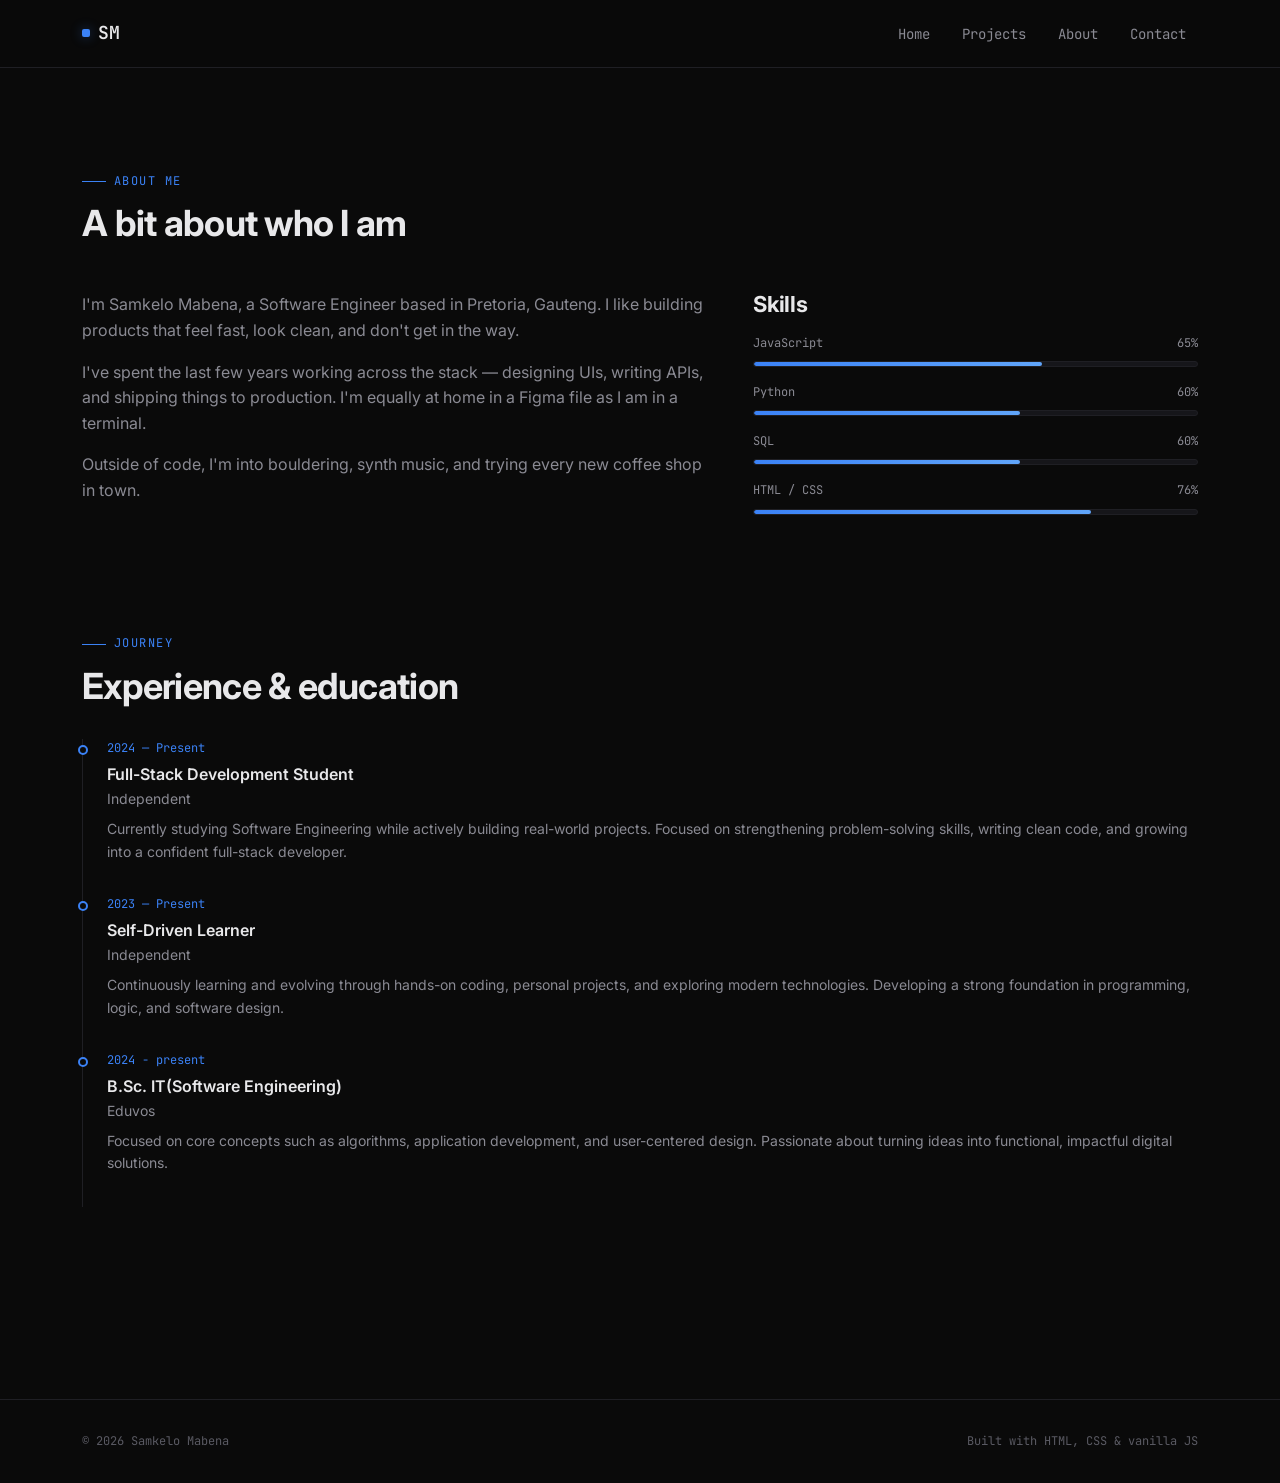
==== about.html @ dc3273b8 "Initail commit" ====
<!DOCTYPE html>
<html lang="en">
<head>
  <meta charset="UTF-8" />
  <meta name="viewport" content="width=device-width, initial-scale=1" />
  <title>About — Samkelo Mabena</title>
  <meta name="description" content="About Samkelo Mabena — background, skills, and experience." />
  <link rel="stylesheet" href="/css/styles.css" />
</head>
<body>
  <a href="#main" class="skip-link">Skip to content</a>

  <header class="site-header">
    <div class="container nav">
      <a class="brand" href="/"><span class="brand-dot"></span>SM</a>
      <button class="nav-toggle" aria-label="Toggle navigation" aria-expanded="false" aria-controls="primary-nav">
        <span></span><span></span><span></span>
      </button>
      <ul class="nav-links" id="primary-nav">
        <li><a href="/">Home</a></li>
        <li><a href="/projects">Projects</a></li>
        <li><a href="/about">About</a></li>
        <li><a href="/contact">Contact</a></li>
      </ul>
    </div>
  </header>
  <div class="nav-backdrop" aria-hidden="true"></div>

  <main id="main">
    <section class="section">
      <div class="container">
        <div class="section-head reveal">
          <span class="eyebrow">About me</span>
          <h2>A bit about who I am</h2>
        </div>

        <div class="about-grid">
          <div class="bio reveal">
            <p>I'm Samkelo Mabena, a Software Engineer based in Pretoria, Gauteng. I like building products that feel fast, look clean, and don't get in the way.</p>
            <p>I've spent the last few years working across the stack — designing UIs, writing APIs, and shipping things to production. I'm equally at home in a Figma file as I am in a terminal.</p>
            <p>Outside of code, I'm into bouldering, synth music, and trying every new coffee shop in town.</p>
          </div>

          <aside class="reveal">
            <h3 style="margin-bottom: var(--space-4);">Skills</h3>
            <div class="skill"><div class="skill-head"><span>JavaScript </span><span>65%</span></div><div class="skill-bar"><div class="skill-fill" data-level="65"></div></div></div>
            <div class="skill"><div class="skill-head"><span>Python</span><span>60%</span></div><div class="skill-bar"><div class="skill-fill" data-level="60"></div></div></div>
            <div class="skill"><div class="skill-head"><span>SQL </span><span>60%</span></div><div class="skill-bar"><div class="skill-fill" data-level="60"></div></div></div>
            <div class="skill"><div class="skill-head"><span>HTML / CSS</span><span>76%</span></div><div class="skill-bar"><div class="skill-fill" data-level="76"></div></div></div>
            
          </aside>
        </div>

        <div style="margin-top: var(--space-9);" class="reveal">
          <span class="eyebrow">Journey</span>
          <h2 style="margin: var(--space-3) 0 var(--space-6);">Experience &amp; education</h2>
          <div class="timeline">
            <div class="timeline-item reveal">
              <div class="timeline-date">2024 — Present</div>
              <div class="timeline-title">Full-Stack Development Student</div>
              <div class="timeline-sub">Independent</div>
              <p style="color:var(--color-text-muted); margin-top: var(--space-2); font-size:var(--fs-sm);">Currently studying Software Engineering while actively building real-world projects. Focused on strengthening problem-solving skills, writing clean code, and growing into a confident full-stack developer.

</p>
            </div>
            <div class="timeline-item reveal">
              <div class="timeline-date">2023 — Present</div>
              <div class="timeline-title">Self-Driven Learner</div>
              <div class="timeline-sub">Independent</div>
              <p style="color:var(--color-text-muted); margin-top: var(--space-2); font-size:var(--fs-sm);">Continuously learning and evolving through hands-on coding, personal projects, and exploring modern technologies. Developing a strong foundation in programming, logic, and software design.</p>
            </div>
            <div class="timeline-item reveal">
              <div class="timeline-date">2024 - present</div>
              <div class="timeline-title">B.Sc. IT(Software Engineering)</div>
              <div class="timeline-sub">Eduvos</div>
              <p style="color:var(--color-text-muted); margin-top: var(--space-2); font-size:var(--fs-sm);">Focused on core concepts such as algorithms, application development, and user-centered design. Passionate about turning ideas into functional, impactful digital solutions.</p>
            </div>
          </div>
        </div>
      </div>
    </section>
  </main>

  <footer class="site-footer">
    <div class="container">
      <span>© <span id="year"></span> Samkelo Mabena</span>
      <span>Built with HTML, CSS &amp; vanilla JS</span>
    </div>
  </footer>

  <script src="/js/main.js"></script>
</body>
</html>
---- css/styles.css ----
@import url('./variables.css');
@import url('https://fonts.googleapis.com/css2?family=Inter:wght@400;500;600;700&family=JetBrains+Mono:wght@400;500;600&display=swap');

/* ==========================================================================
   Reset & base
   ========================================================================== */
*, *::before, *::after { box-sizing: border-box; }
* { margin: 0; }
html { scroll-behavior: smooth; -webkit-text-size-adjust: 100%; }
body {
  font-family: var(--font-sans);
  font-size: var(--fs-base);
  line-height: var(--lh-normal);
  color: var(--color-text);
  background: var(--color-bg);
  min-height: 100vh;
  -webkit-font-smoothing: antialiased;
  text-rendering: optimizeLegibility;
}
img, svg, video { display: block; max-width: 100%; height: auto; }
button { font: inherit; cursor: pointer; border: none; background: none; color: inherit; }
a { color: var(--color-accent); text-decoration: none; transition: color var(--dur-fast) var(--ease-out); }
a:hover { color: var(--color-accent-hover); }
input, textarea, select { font: inherit; color: inherit; }
:focus-visible {
  outline: 2px solid var(--color-accent);
  outline-offset: 2px;
  border-radius: var(--radius-sm);
}

/* Skip link */
.skip-link {
  position: absolute; left: -9999px; top: 0;
  background: var(--color-accent); color: #000;
  padding: var(--space-3) var(--space-4);
  font-weight: var(--fw-semibold);
  z-index: 1000;
}
.skip-link:focus { left: var(--space-4); top: var(--space-4); }

/* Container */
.container {
  width: 100%;
  max-width: var(--container-max);
  margin-inline: auto;
  padding-inline: var(--container-px);
}

/* ==========================================================================
   Typography helpers
   ========================================================================== */
.mono { font-family: var(--font-mono); }
.eyebrow {
  font-family: var(--font-mono);
  font-size: var(--fs-xs);
  text-transform: uppercase;
  letter-spacing: 0.12em;
  color: var(--color-accent);
  display: inline-flex;
  align-items: center;
  gap: var(--space-2);
}
.eyebrow::before {
  content: '';
  width: 24px; height: 1px; background: var(--color-accent);
}
h1, h2, h3, h4 { line-height: var(--lh-tight); font-weight: var(--fw-bold); letter-spacing: -0.02em; }
h1 { font-size: var(--fs-4xl); }
h2 { font-size: var(--fs-2xl); }
h3 { font-size: var(--fs-lg); letter-spacing: -0.01em; }
.section { padding-block: var(--space-9); }
.section-head { margin-bottom: var(--space-7); }
.section-head h2 { margin-top: var(--space-3); }

/* ==========================================================================
   Header / Nav
   ========================================================================== */
.site-header {
  position: sticky; top: 0; z-index: 50;
  height: var(--header-h);
  background: rgba(10,10,10,0.75);
  backdrop-filter: saturate(180%) blur(12px);
  -webkit-backdrop-filter: saturate(180%) blur(12px);
  border-bottom: 1px solid var(--color-border);
}
.nav {
  height: 100%;
  display: flex; align-items: center; justify-content: space-between;
}
.brand {
  font-family: var(--font-mono);
  font-weight: var(--fw-semibold);
  color: var(--color-text);
  font-size: var(--fs-md);
  display: inline-flex; align-items: center; gap: var(--space-2);
}
.brand-dot { width: 8px; height: 8px; border-radius: 2px; background: var(--color-accent); box-shadow: 0 0 12px var(--color-accent-glow); }
.nav-links { display: flex; align-items: center; gap: var(--space-2); list-style: none; padding: 0; }
.nav-links a {
  color: var(--color-text-muted);
  font-size: var(--fs-sm);
  padding: var(--space-2) var(--space-3);
  border-radius: var(--radius-sm);
  font-family: var(--font-mono);
  position: relative;
  transition: color var(--dur-fast) var(--ease-out);
}
.nav-links a:hover { color: var(--color-text); }
.nav-links a.active { color: var(--color-accent); }
.nav-links a.active::after {
  content: ''; position: absolute; left: var(--space-3); right: var(--space-3); bottom: 2px;
  height: 1px; background: var(--color-accent);
}
.nav-toggle { display: none; padding: var(--space-2); border-radius: var(--radius-sm); }
.nav-toggle span {
  display: block; width: 22px; height: 2px; background: var(--color-text); margin: 4px 0;
  transition: transform var(--dur-base) var(--ease-out), opacity var(--dur-base) var(--ease-out);
}
.nav-toggle[aria-expanded="true"] span:nth-child(1) { transform: translateY(6px) rotate(45deg); }
.nav-toggle[aria-expanded="true"] span:nth-child(2) { opacity: 0; }
.nav-toggle[aria-expanded="true"] span:nth-child(3) { transform: translateY(-6px) rotate(-45deg); }

/* Mobile drawer */
.nav-backdrop {
  position: fixed; inset: 0; background: rgba(0,0,0,0.6);
  opacity: 0; pointer-events: none;
  transition: opacity var(--dur-base) var(--ease-out);
  z-index: 40;
}
.nav-backdrop.open { opacity: 1; pointer-events: auto; }

@media (max-width: 760px) {
  .nav-toggle { display: block; }
  .nav-links {
    position: fixed; top: 0; right: 0; bottom: 0;
    width: min(80vw, 320px);
    background: var(--color-surface);
    border-left: 1px solid var(--color-border);
    flex-direction: column;
    align-items: stretch;
    padding: calc(var(--header-h) + var(--space-4)) var(--space-5) var(--space-5);
    gap: var(--space-1);
    transform: translateX(100%);
    transition: transform var(--dur-base) var(--ease-out);
    z-index: 45;
  }
  .nav-links.open { transform: translateX(0); }
  .nav-links a { padding: var(--space-4); font-size: var(--fs-base); }
}

/* ==========================================================================
   Buttons
   ========================================================================== */
.btn {
  display: inline-flex; align-items: center; gap: var(--space-2);
  padding: var(--space-3) var(--space-5);
  border-radius: var(--radius-md);
  font-family: var(--font-mono);
  font-size: var(--fs-sm);
  font-weight: var(--fw-medium);
  transition: transform var(--dur-fast) var(--ease-out),
              background var(--dur-fast) var(--ease-out),
              box-shadow var(--dur-base) var(--ease-out),
              color var(--dur-fast) var(--ease-out);
  border: 1px solid transparent;
  white-space: nowrap;
}
.btn-primary { background: var(--color-accent); color: #000; }
.btn-primary:hover { background: var(--color-accent-hover); color: #000; transform: translateY(-1px); box-shadow: var(--shadow-glow); }
.btn-ghost { background: transparent; color: var(--color-text); border-color: var(--color-border-strong); }
.btn-ghost:hover { border-color: var(--color-accent); color: var(--color-accent); transform: translateY(-1px); }
.btn-sm { padding: var(--space-2) var(--space-4); font-size: var(--fs-xs); }
.btn .arrow { transition: transform var(--dur-base) var(--ease-out); }
.btn:hover .arrow { transform: translateX(3px); }

/* ==========================================================================
   Hero
   ========================================================================== */
.hero {
  position: relative;
  padding-block: var(--space-10) var(--space-9);
  overflow: hidden;
}
.hero::before {
  content: '';
  position: absolute; inset: 0;
  background:
    radial-gradient(600px 300px at 20% 20%, var(--color-accent-dim), transparent 70%),
    radial-gradient(400px 240px at 80% 60%, rgba(59,130,246,0.08), transparent 70%);
  pointer-events: none;
}
.hero-grid {
  position: absolute; inset: 0;
  background-image:
    linear-gradient(var(--color-border) 1px, transparent 1px),
    linear-gradient(90deg, var(--color-border) 1px, transparent 1px);
  background-size: 56px 56px;
  mask-image: radial-gradient(ellipse at center, #000 30%, transparent 75%);
  -webkit-mask-image: radial-gradient(ellipse at center, #000 30%, transparent 75%);
  opacity: 0.35;
  pointer-events: none;
}
.hero-inner { position: relative; }
.hero h1 { margin-top: var(--space-4); }
.hero h1 .accent { color: var(--color-accent); }
.hero .lead {
  margin-top: var(--space-5);
  max-width: 640px;
  color: var(--color-text-muted);
  font-size: var(--fs-md);
}
.hero-cta { margin-top: var(--space-6); display: flex; gap: var(--space-3); flex-wrap: wrap; }
.hero-meta {
  margin-top: var(--space-7);
  display: flex; flex-wrap: wrap; gap: var(--space-5);
  font-family: var(--font-mono); font-size: var(--fs-xs);
  color: var(--color-text-dim);
}
.hero-meta span { display: inline-flex; align-items: center; gap: var(--space-2); }
.status-dot { width: 8px; height: 8px; border-radius: 50%; background: #22c55e; box-shadow: 0 0 10px #22c55e; }

/* ==========================================================================
   Stats
   ========================================================================== */
.stats {
  display: grid; gap: var(--space-4);
  grid-template-columns: repeat(auto-fit, minmax(180px, 1fr));
  border-top: 1px solid var(--color-border);
  border-bottom: 1px solid var(--color-border);
  padding-block: var(--space-7);
}
.stat-num { font-size: var(--fs-3xl); font-weight: var(--fw-bold); letter-spacing: -0.03em; color: var(--color-text); }
.stat-num .accent { color: var(--color-accent); }
.stat-label { font-family: var(--font-mono); font-size: var(--fs-xs); color: var(--color-text-muted); margin-top: var(--space-2); text-transform: uppercase; letter-spacing: 0.08em; }

/* ==========================================================================
   Project cards
   ========================================================================== */
.projects-grid {
  display: grid; gap: var(--space-5);
  grid-template-columns: repeat(auto-fit, minmax(320px, 1fr));
}
.project-card {
  background: var(--color-surface);
  border: 1px solid var(--color-border);
  border-radius: var(--radius-lg);
  overflow: hidden;
  display: flex; flex-direction: column;
  transition: transform var(--dur-base) var(--ease-out),
              border-color var(--dur-base) var(--ease-out),
              box-shadow var(--dur-base) var(--ease-out);
}
.project-card:hover {
  transform: translateY(-4px);
  border-color: var(--color-border-strong);
  box-shadow: var(--shadow-md);
}
.project-thumb {
  aspect-ratio: 16/9;
  background: var(--color-surface-2);
  background-size: cover; background-position: center;
  border-bottom: 1px solid var(--color-border);
  position: relative;
  overflow: hidden;
}
.project-thumb::after {
  content: ''; position: absolute; inset: 0;
  background: linear-gradient(180deg, transparent 60%, rgba(0,0,0,0.4));
}
.project-body { padding: var(--space-5); display: flex; flex-direction: column; gap: var(--space-3); flex: 1; }
.project-title { font-size: var(--fs-md); }
.project-desc { color: var(--color-text-muted); font-size: var(--fs-sm); }
.tags { display: flex; flex-wrap: wrap; gap: var(--space-2); }
.tag {
  font-family: var(--font-mono);
  font-size: var(--fs-xs);
  padding: 2px 8px;
  border-radius: var(--radius-pill);
  background: var(--color-accent-dim);
  color: var(--color-accent);
  border: 1px solid var(--color-accent-dim);
}
.project-actions { display: flex; gap: var(--space-2); flex-wrap: wrap; margin-top: auto; padding-top: var(--space-3); }

/* Collapsible details */
.project-details { border-top: 1px solid var(--color-border); }
.project-details summary {
  list-style: none;
  cursor: pointer;
  padding: var(--space-3) var(--space-5);
  font-family: var(--font-mono); font-size: var(--fs-xs);
  color: var(--color-text-muted);
  display: flex; justify-content: space-between; align-items: center;
  transition: color var(--dur-fast) var(--ease-out);
}
.project-details summary::-webkit-details-marker { display: none; }
.project-details summary::after { content: '+'; font-size: var(--fs-md); transition: transform var(--dur-base) var(--ease-out); }
.project-details[open] summary::after { transform: rotate(45deg); color: var(--color-accent); }
.project-details summary:hover { color: var(--color-text); }
.project-details-body {
  padding: 0 var(--space-5) var(--space-5);
  color: var(--color-text-muted); font-size: var(--fs-sm);
  display: flex; flex-direction: column; gap: var(--space-3);
}
.project-details-body ul { padding-left: var(--space-5); }
.project-details-body video { border-radius: var(--radius-md); border: 1px solid var(--color-border); }

/* ==========================================================================
   Filters
   ========================================================================== */
.filters {
  display: flex; flex-wrap: wrap; gap: var(--space-2);
  margin-bottom: var(--space-6);
}
.filter-btn {
  padding: var(--space-2) var(--space-4);
  font-family: var(--font-mono); font-size: var(--fs-xs);
  border: 1px solid var(--color-border);
  border-radius: var(--radius-pill);
  color: var(--color-text-muted);
  text-transform: uppercase; letter-spacing: 0.08em;
  transition: all var(--dur-fast) var(--ease-out);
}
.filter-btn:hover { color: var(--color-text); border-color: var(--color-border-strong); }
.filter-btn[aria-pressed="true"] {
  color: var(--color-accent); border-color: var(--color-accent); background: var(--color-accent-dim);
}

/* ==========================================================================
   About
   ========================================================================== */
.about-grid {
  display: grid; gap: var(--space-7);
  grid-template-columns: minmax(0, 1fr);
}
@media (min-width: 880px) {
  .about-grid { grid-template-columns: 1.4fr 1fr; }
}
.bio p + p { margin-top: var(--space-4); }
.bio p { color: var(--color-text-muted); }

.skill { margin-bottom: var(--space-4); }
.skill-head { display: flex; justify-content: space-between; font-family: var(--font-mono); font-size: var(--fs-xs); color: var(--color-text-muted); margin-bottom: var(--space-2); }
.skill-bar { height: 6px; background: var(--color-surface-2); border-radius: var(--radius-pill); overflow: hidden; border: 1px solid var(--color-border); }
.skill-fill {
  height: 100%; background: linear-gradient(90deg, var(--color-accent), var(--color-accent-hover));
  border-radius: var(--radius-pill);
  width: 0; transition: width 1.2s var(--ease-out);
}

.timeline { position: relative; padding-left: var(--space-5); border-left: 1px solid var(--color-border); }
.timeline-item { position: relative; padding-bottom: var(--space-6); }
.timeline-item::before {
  content: ''; position: absolute; left: calc(var(--space-5) * -1 - 5px); top: 6px;
  width: 10px; height: 10px; border-radius: 50%;
  background: var(--color-bg); border: 2px solid var(--color-accent);
}
.timeline-date { font-family: var(--font-mono); font-size: var(--fs-xs); color: var(--color-accent); }
.timeline-title { font-size: var(--fs-base); font-weight: var(--fw-semibold); margin-top: var(--space-1); }
.timeline-sub { color: var(--color-text-muted); font-size: var(--fs-sm); }

/* ==========================================================================
   Contact
   ========================================================================== */
.contact-grid {
  display: grid; gap: var(--space-7);
  grid-template-columns: minmax(0, 1fr);
}
@media (min-width: 880px) {
  .contact-grid { grid-template-columns: 1.5fr 1fr; }
}
.form-row { display: flex; flex-direction: column; gap: var(--space-2); margin-bottom: var(--space-4); }
.form-row label { font-family: var(--font-mono); font-size: var(--fs-xs); color: var(--color-text-muted); text-transform: uppercase; letter-spacing: 0.08em; }
.form-row input, .form-row textarea {
  background: var(--color-surface);
  border: 1px solid var(--color-border);
  border-radius: var(--radius-md);
  padding: var(--space-3) var(--space-4);
  color: var(--color-text);
  transition: border-color var(--dur-fast) var(--ease-out), background var(--dur-fast) var(--ease-out);
}
.form-row textarea { resize: vertical; min-height: 140px; }
.form-row input:focus, .form-row textarea:focus { border-color: var(--color-accent); outline: none; background: var(--color-surface-2); }
.form-status { font-family: var(--font-mono); font-size: var(--fs-xs); margin-top: var(--space-3); min-height: 1.2em; }
.form-status.success { color: #22c55e; }
.form-status.error { color: var(--color-danger); }

.contact-info {
  background: var(--color-surface);
  border: 1px solid var(--color-border);
  border-radius: var(--radius-lg);
  padding: var(--space-6);
}
.info-item { padding: var(--space-3) 0; border-bottom: 1px solid var(--color-border); }
.info-item:last-child { border-bottom: none; }
.info-label { font-family: var(--font-mono); font-size: var(--fs-xs); color: var(--color-text-dim); text-transform: uppercase; letter-spacing: 0.08em; }
.info-value { margin-top: var(--space-1); color: var(--color-text); word-break: break-word; }
.socials { display: flex; gap: var(--space-3); margin-top: var(--space-5); }
.social-link {
  width: 40px; height: 40px; display: inline-flex; align-items: center; justify-content: center;
  border: 1px solid var(--color-border); border-radius: var(--radius-md);
  color: var(--color-text-muted);
  transition: all var(--dur-fast) var(--ease-out);
}
.social-link:hover { color: var(--color-accent); border-color: var(--color-accent); transform: translateY(-2px); }

/* ==========================================================================
   Footer
   ========================================================================== */
.site-footer {
  border-top: 1px solid var(--color-border);
  padding-block: var(--space-6);
  margin-top: var(--space-9);
  color: var(--color-text-dim);
  font-family: var(--font-mono); font-size: var(--fs-xs);
}
.site-footer .container { display: flex; justify-content: space-between; flex-wrap: wrap; gap: var(--space-3); }

/* ==========================================================================
   Reveal animations
   ========================================================================== */
.reveal {
  opacity: 0; transform: translateY(20px);
  transition: opacity var(--dur-slow) var(--ease-out), transform var(--dur-slow) var(--ease-out);
}
.reveal.visible { opacity: 1; transform: none; }

@media (prefers-reduced-motion: reduce) {
  *, *::before, *::after { animation: none !important; transition: none !important; }
  html { scroll-behavior: auto; }
  .reveal { opacity: 1; transform: none; }
}

/* ==========================================================================
   Responsive polish
   ========================================================================== */
@media (max-width: 760px) {
  h1 { font-size: clamp(2rem, 9vw, 2.75rem); }
  h2 { font-size: clamp(1.5rem, 6vw, 2rem); }
  .section { padding-block: var(--space-7); }
  .hero { padding-block: var(--space-7) var(--space-8); }
  .hero-meta { flex-wrap: wrap; gap: var(--space-3); font-size: var(--fs-xs); }
  .hero-cta { flex-wrap: wrap; gap: var(--space-3); }
  .hero-cta .btn { flex: 1 1 auto; justify-content: center; }
  .stats { grid-template-columns: repeat(2, minmax(0,1fr)); gap: var(--space-3); }
  .stat-num { font-size: var(--fs-2xl); }
  .projects-grid { grid-template-columns: minmax(0,1fr); }
  .filters { gap: var(--space-2); overflow-x: auto; flex-wrap: nowrap; padding-bottom: var(--space-2); -webkit-overflow-scrolling: touch; }
  .filter-btn { flex: 0 0 auto; }
  .timeline { padding-left: var(--space-4); }
  .site-footer .container { justify-content: center; text-align: center; }
}

@media (max-width: 420px) {
  :root { --container-px: 1rem; }
  .stats { grid-template-columns: minmax(0,1fr); }
  .contact-info { padding: var(--space-5); }
}
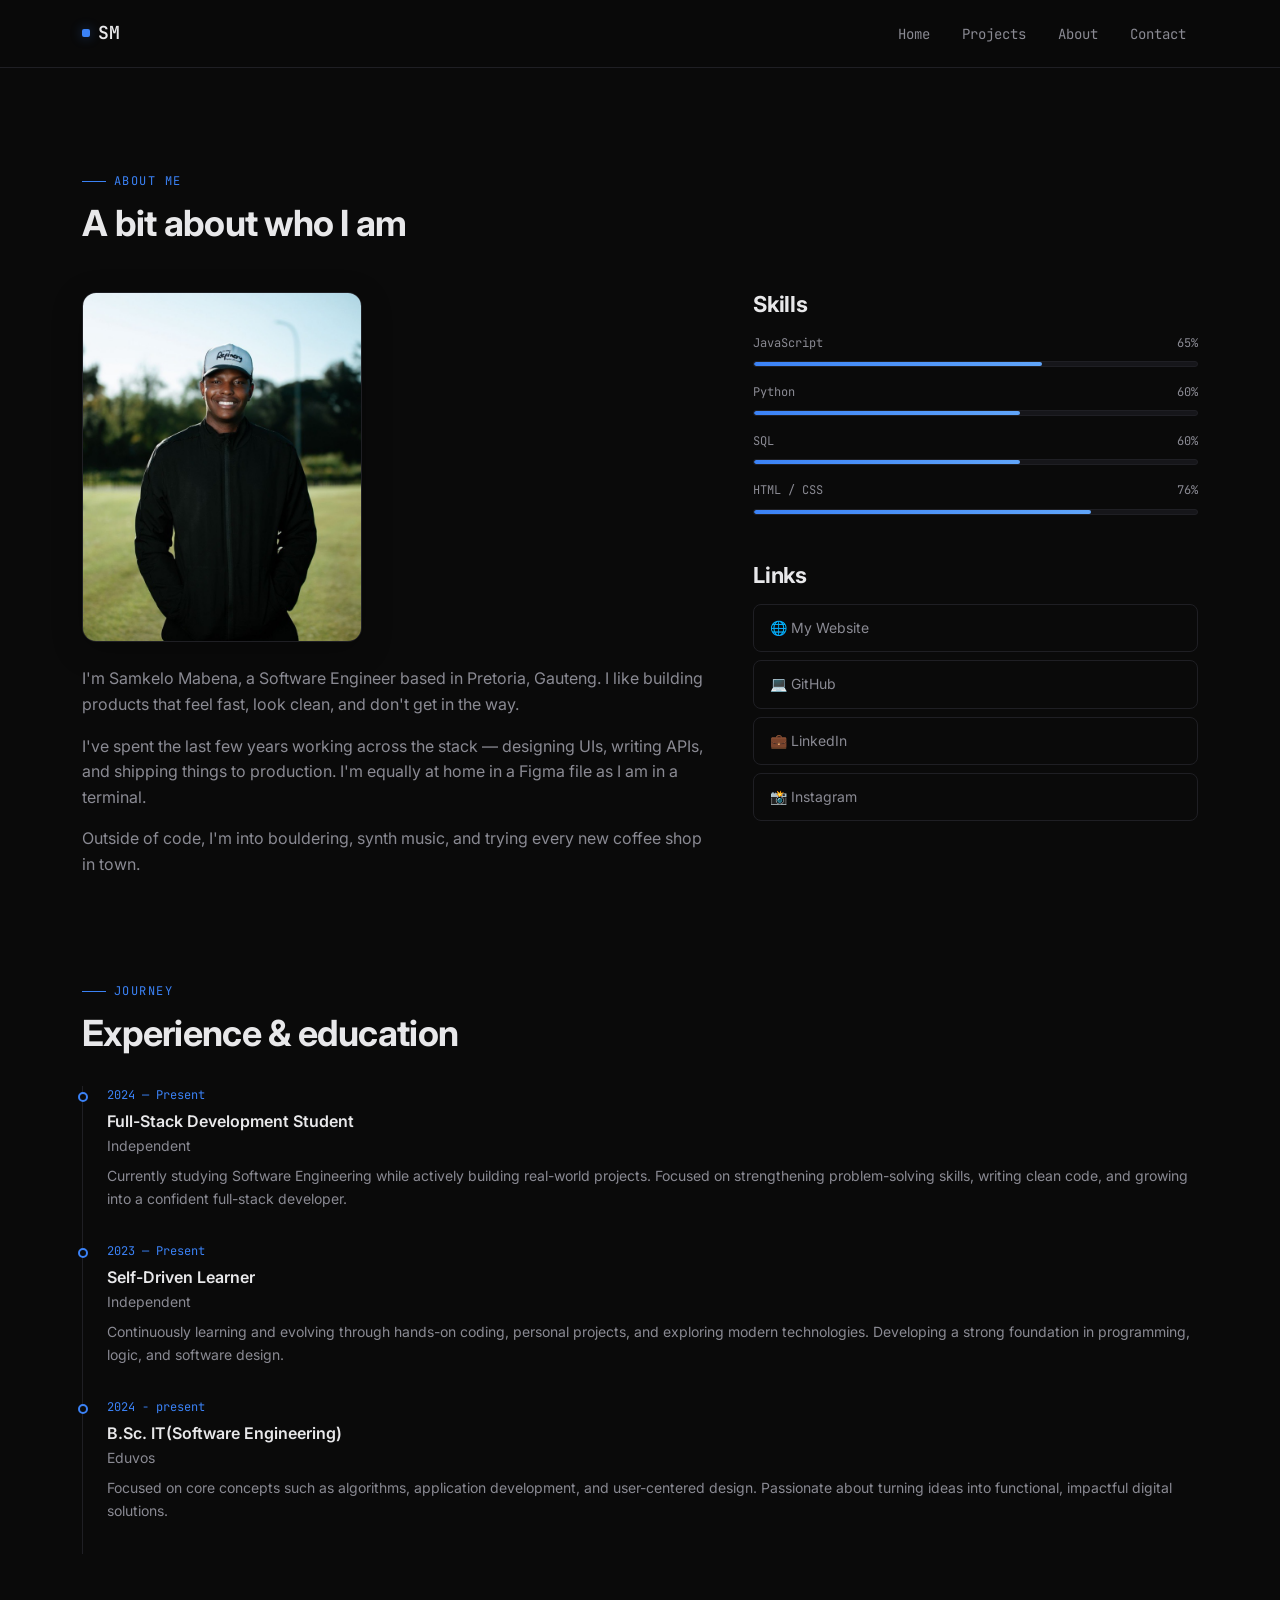
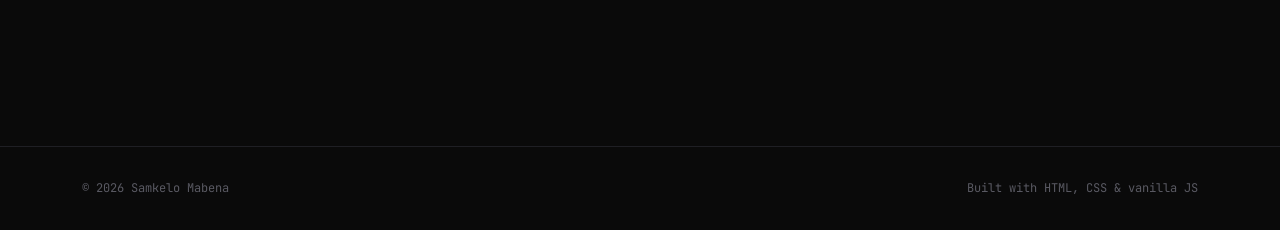
==== commit fbff0bfd: "Add real projects with videos,photos and links" ====
--- a/about.html
+++ b/about.html
@@ -36,6 +36,7 @@
 
         <div class="about-grid">
           <div class="bio reveal">
+            <img src="/assets/images/profile.png" alt="Samkelo Mabena" class="about-photo" />
             <p>I'm Samkelo Mabena, a Software Engineer based in Pretoria, Gauteng. I like building products that feel fast, look clean, and don't get in the way.</p>
             <p>I've spent the last few years working across the stack — designing UIs, writing APIs, and shipping things to production. I'm equally at home in a Figma file as I am in a terminal.</p>
             <p>Outside of code, I'm into bouldering, synth music, and trying every new coffee shop in town.</p>
@@ -47,7 +48,15 @@
             <div class="skill"><div class="skill-head"><span>Python</span><span>60%</span></div><div class="skill-bar"><div class="skill-fill" data-level="60"></div></div></div>
             <div class="skill"><div class="skill-head"><span>SQL </span><span>60%</span></div><div class="skill-bar"><div class="skill-fill" data-level="60"></div></div></div>
             <div class="skill"><div class="skill-head"><span>HTML / CSS</span><span>76%</span></div><div class="skill-bar"><div class="skill-fill" data-level="76"></div></div></div>
-            
+
+            <h3 style="margin: var(--space-7) 0 var(--space-4);">Links</h3>
+            <ul class="links-list">
+              <!-- 👉 Paste your links below: replace the # with your URL -->
+              <li><a href="#" target="_blank" rel="noopener">🌐 My Website</a></li>
+              <li><a href="https://github.com/Samkelo22" target="_blank" rel="noopener">💻 GitHub</a></li>
+              <li><a href="https://www.linkedin.com/in/samkelo-mabena-929bb4379" target="_blank" rel="noopener">💼 LinkedIn</a></li>
+              <li><a href="https://www.instagram.com/_samkelo.m_/" target="_blank" rel="noopener">📸 Instagram</a></li>
+            </ul>
           </aside>
         </div>
 
--- a/css/styles.css
+++ b/css/styles.css
@@ -456,3 +456,62 @@
   .stats { grid-template-columns: minmax(0,1fr); }
   .contact-info { padding: var(--space-5); }
 }
+
+/* ==== About photo & links (added) ==== */
+.about-photo {
+  display: block;
+  width: 240px;
+  max-width: 100%;
+  aspect-ratio: 4 / 5;
+  object-fit: cover;
+  border-radius: var(--radius-lg, 16px);
+  border: 1px solid var(--color-border);
+  margin-bottom: var(--space-5);
+  box-shadow: 0 8px 30px rgba(0, 0, 0, 0.25);
+}
+@media (min-width: 640px) {
+  .about-photo { width: 280px; }
+}
+
+.links-list {
+  list-style: none;
+  padding: 0;
+  margin: 0;
+  display: grid;
+  gap: var(--space-2);
+}
+.links-list a {
+  display: flex;
+  align-items: center;
+  gap: var(--space-2);
+  padding: var(--space-3) var(--space-4);
+  border: 1px solid var(--color-border);
+  border-radius: var(--radius-md, 10px);
+  color: var(--color-text-muted);
+  text-decoration: none;
+  font-size: var(--fs-sm);
+  transition: border-color var(--dur-base, .2s) var(--ease-out, ease), color var(--dur-base, .2s) var(--ease-out, ease), transform var(--dur-base, .2s) var(--ease-out, ease);
+}
+.links-list a:hover {
+  color: var(--color-text);
+  border-color: var(--color-accent);
+  transform: translateX(4px);
+}
+
+/* ==== In-progress status badge (added) ==== */
+.project-thumb { position: relative; }
+.status-badge {
+  position: absolute;
+  top: var(--space-3, 12px);
+  right: var(--space-3, 12px);
+  z-index: 1;
+  padding: 4px 10px;
+  font-size: var(--fs-xs, 0.75rem);
+  font-weight: 600;
+  letter-spacing: 0.02em;
+  color: #ffce54;
+  background: rgba(0, 0, 0, 0.65);
+  border: 1px solid rgba(255, 206, 84, 0.5);
+  border-radius: 999px;
+  backdrop-filter: blur(4px);
+}
